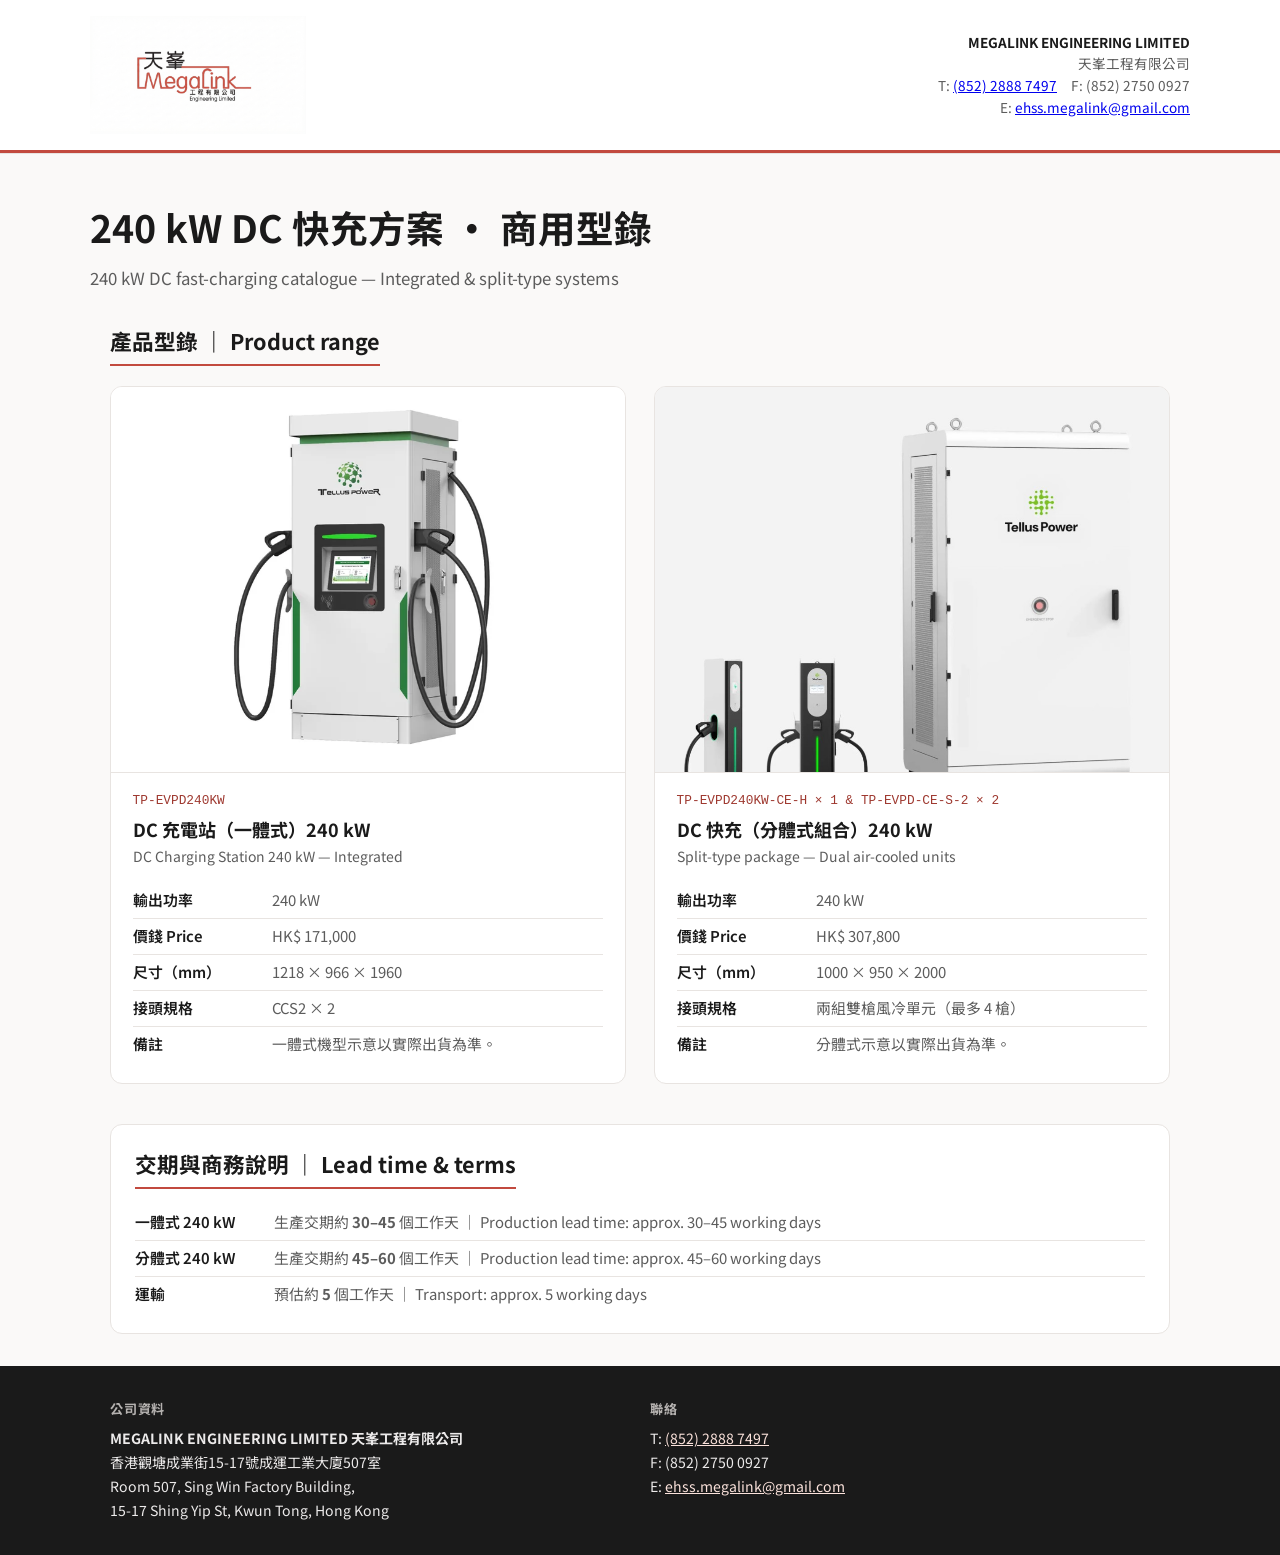
==== index.html @ 8dd4ee04 "Initial site publish" ====
<!DOCTYPE html>
<html lang="zh-Hant">
  <head>
    <meta charset="utf-8" />
    <meta name="viewport" content="width=device-width, initial-scale=1" />
    <title>天峯工程 · 240kW 直流充電方案型錄 | MEGALINK ENGINEERING LIMITED</title>
    <meta
      name="description"
      content="MEGALINK ENGINEERING LIMITED 天峯工程有限公司 — 240kW 一體式與分體式直流充電設備型錄與聯絡方式（香港觀塘）。"
    />
    <link rel="preconnect" href="https://fonts.googleapis.com" />
    <link rel="preconnect" href="https://fonts.gstatic.com" crossorigin />
    <link
      href="https://fonts.googleapis.com/css2?family=Noto+Sans+TC:wght@400;600;700&display=swap"
      rel="stylesheet"
    />
    <link rel="stylesheet" href="styles.css" />
    <link rel="icon" href="assets/logo.png" type="image/png" />
  </head>
  <body>
    <a class="skip-link" href="#main">跳至主要內容</a>
    <header class="site-header">
      <div class="wrap header-inner">
        <a class="logo-wrap" href="#" aria-label="MEGALINK ENGINEERING LIMITED 首頁">
          <img src="assets/logo.png" width="415" height="103" alt="MEGALINK ENGINEERING LIMITED 天峯工程有限公司標誌" />
        </a>
        <div class="header-contact" lang="zh-Hant">
          <strong>MEGALINK ENGINEERING LIMITED</strong><br />
          天峯工程有限公司<br />
          T: <a href="tel:+85228887497">(852) 2888 7497</a>　F: (852) 2750 0927<br />
          E:
          <a href="mailto:ehss.megalink@gmail.com">ehss.megalink@gmail.com</a>
        </div>
      </div>
    </header>

    <div class="wrap hero">
      <h1>240&nbsp;kW DC 快充方案 · 商用型錄</h1>
      <p class="hero-en" lang="en">240&nbsp;kW DC fast-charging catalogue — Integrated &amp; split-type systems</p>
    </div>

    <main id="main" class="wrap">
      <h2 class="section-title" lang="zh-Hant">產品型錄 <span lang="en">｜ Product range</span></h2>
      <div class="catalog-grid">
        <article class="product-card" aria-labelledby="p1-title">
          <figure class="product-photo">
            <img
              src="catalog/images/dc240-integrated.jpeg"
              alt="240kW 一體式直流充電站產品相"
              width="206"
              height="237"
              loading="lazy"
            />
          </figure>
          <div class="product-body">
            <p class="model" lang="en">TP-EVPD240KW</p>
            <h3 id="p1-title" lang="zh-Hant">DC 充電站（一體式）240&nbsp;kW</h3>
            <p class="product-subtitle" lang="en">DC Charging Station 240&nbsp;kW — Integrated</p>
            <ul class="detail-list">
              <li>
                <span class="detail-label" lang="zh-Hant">輸出功率</span>
                <span lang="en">240&nbsp;kW</span>
              </li>
              <li>
                <span class="detail-label" lang="zh-Hant">價錢 <span lang="en">Price</span></span>
                <span>HK$ 171,000</span>
              </li>
              <li>
                <span class="detail-label" lang="zh-Hant">尺寸（mm）</span>
                <span>1218 × 966 × 1960</span>
              </li>
              <li>
                <span class="detail-label" lang="zh-Hant">接頭規格</span>
                <span lang="en">CCS2 × 2</span>
              </li>
              <li>
                <span class="detail-label" lang="zh-Hant">備註</span>
                <span lang="zh-Hant">一體式機型示意以實際出貨為準。</span>
              </li>
            </ul>
          </div>
        </article>

        <article class="product-card" aria-labelledby="p2-title">
          <figure class="product-photo">
            <img
              src="catalog/images/dc240-split-type.png"
              alt="240kW 分體式直流充電組合產品相"
              width="206"
              height="211"
              loading="lazy"
            />
          </figure>
          <div class="product-body">
            <p class="model" lang="en">TP-EVPD240KW-CE-H × 1 &amp; TP-EVPD-CE-S-2 × 2</p>
            <h3 id="p2-title" lang="zh-Hant">DC 快充（分體式組合）240&nbsp;kW</h3>
            <p class="product-subtitle" lang="en">Split-type package — Dual air-cooled units</p>
            <ul class="detail-list">
              <li>
                <span class="detail-label" lang="zh-Hant">輸出功率</span>
                <span lang="en">240&nbsp;kW</span>
              </li>
              <li>
                <span class="detail-label" lang="zh-Hant">價錢 <span lang="en">Price</span></span>
                <span>HK$ 307,800</span>
              </li>
              <li>
                <span class="detail-label" lang="zh-Hant">尺寸（mm）</span>
                <span>1000 × 950 × 2000</span>
              </li>
              <li>
                <span class="detail-label" lang="zh-Hant">接頭規格</span>
                <span lang="zh-Hant">兩組雙槍風冷單元（最多 4 槍）</span>
              </li>
              <li>
                <span class="detail-label" lang="zh-Hant">備註</span>
                <span lang="zh-Hant">分體式示意以實際出貨為準。</span>
              </li>
            </ul>
          </div>
        </article>
      </div>

      <section class="info-section" aria-labelledby="info-title">
        <h2 id="info-title" class="section-title section-title--flush" lang="zh-Hant">
          交期與商務說明 <span lang="en">｜ Lead time &amp; terms</span>
        </h2>
        <ul class="detail-list" lang="zh-Hant">
          <li>
            <span class="detail-label">一體式 240&nbsp;kW</span>
            生產交期約 <strong>30–45</strong> 個工作天
            <span lang="en">｜ Production lead time: approx. 30–45 working days</span>
          </li>
          <li>
            <span class="detail-label">分體式 240&nbsp;kW</span>
            生產交期約 <strong>45–60</strong> 個工作天
            <span lang="en">｜ Production lead time: approx. 45–60 working days</span>
          </li>
          <li>
            <span class="detail-label">運輸</span>
            預估約 <strong>5</strong> 個工作天 <span lang="en">｜ Transport: approx. 5 working days</span>
          </li>
        </ul>
      </section>
    </main>

    <footer class="site-footer">
      <div class="wrap">
        <div class="footer-block">
          <h4 lang="zh-Hant">公司資料</h4>
          <address lang="zh-Hant">
            <strong>MEGALINK ENGINEERING LIMITED 天峯工程有限公司</strong><br />
            香港觀塘成業街15-17號成運工業大廈507室<br />
            <span lang="en"
              >Room 507, Sing Win Factory Building,<br />
              15-17 Shing Yip St, Kwun Tong, Hong Kong</span
            >
          </address>
        </div>
        <div class="footer-block">
          <h4 lang="zh-Hant">聯絡</h4>
          <address>
            T: <a href="tel:+85228887497">(852) 2888 7497</a><br />
            F: (852) 2750 0927<br />
            E:
            <a href="mailto:ehss.megalink@gmail.com">ehss.megalink@gmail.com</a>
          </address>
        </div>
      </div>
    </footer>
  </body>
</html>
---- styles.css ----
:root {
  --brand-red: #c24a3f;
  --brand-red-deep: #9e382f;
  --ink: #1a1a1a;
  --muted: #5c5c5c;
  --paper: #faf9f8;
  --border: #e8e4e1;
}

*,
*::before,
*::after {
  box-sizing: border-box;
}

html {
  scroll-behavior: smooth;
}

body {
  margin: 0;
  font-family:
    "Noto Sans TC",
    system-ui,
    -apple-system,
    "Segoe UI",
    Roboto,
    "PingFang TC",
    "Microsoft JhengHei",
    sans-serif;
  color: var(--ink);
  background: var(--paper);
  line-height: 1.6;
}

.skip-link {
  position: absolute;
  left: -9999px;
  z-index: 999;
  padding: 0.75rem 1rem;
  background: var(--brand-red);
  color: #fff;
  text-decoration: none;
}

.skip-link:focus {
  left: 0.5rem;
  top: 0.5rem;
}

.wrap {
  max-width: 1100px;
  margin: 0 auto;
  padding: 0 1.25rem;
}

.site-header {
  background: #fff;
  border-bottom: 3px solid var(--brand-red);
  box-shadow: 0 1px 0 var(--border);
}

.header-inner {
  display: flex;
  flex-wrap: wrap;
  align-items: center;
  justify-content: space-between;
  gap: 1rem;
  padding: 1rem 0;
}

.logo-wrap img {
  display: block;
  height: clamp(78px, 12vw, 118px);
  width: auto;
}

.header-contact {
  text-align: right;
  font-size: 0.85rem;
  color: var(--muted);
}

.header-contact strong {
  color: var(--ink);
}

.hero {
  padding: 2.75rem 0 2rem;
}

.hero h1 {
  margin: 0 0 0.5rem;
  font-size: clamp(1.65rem, 4vw, 2.35rem);
  font-weight: 700;
}

.hero-en {
  margin: 0;
  color: var(--muted);
  font-size: 1.05rem;
}

main {
  padding-bottom: 3rem;
}

.section-title {
  margin: 0 0 1.25rem;
  font-size: 1.35rem;
  font-weight: 700;
  padding-bottom: 0.35rem;
  border-bottom: 2px solid var(--brand-red);
  display: inline-block;
}

.section-title--flush {
  margin-bottom: 1rem;
}

.catalog-grid {
  display: grid;
  gap: 1.75rem;
}

@media (min-width: 720px) {
  .catalog-grid {
    grid-template-columns: repeat(2, minmax(0, 1fr));
  }
}

.product-card {
  background: #fff;
  border: 1px solid var(--border);
  border-radius: 12px;
  overflow: hidden;
  display: flex;
  flex-direction: column;
  transition: box-shadow 0.2s ease;
}

.product-card:focus-within,
.product-card:hover {
  box-shadow: 0 10px 30px rgb(26 26 26 / 0.08);
}

.product-photo {
  margin: 0;
  aspect-ratio: 4 / 3;
  background: #fff;
  display: flex;
  align-items: center;
  justify-content: center;
  padding: 0;
  overflow: hidden;
  border-bottom: 1px solid var(--border);
}

.product-photo img {
  width: 100%;
  height: 100%;
  object-fit: cover;
}

.product-body {
  padding: 1.15rem 1.35rem 1.35rem;
  flex: 1;
  display: flex;
  flex-direction: column;
}

.model {
  margin: 0 0 0.35rem;
  font-family: ui-monospace, "Cascadia Code", monospace;
  font-size: 0.8rem;
  color: var(--brand-red-deep);
}

.product-body h3 {
  margin: 0 0 0.35rem;
  font-size: 1.125rem;
  line-height: 1.35;
}

.product-subtitle {
  margin: 0 0 1rem;
  font-size: 0.875rem;
  color: var(--muted);
  line-height: 1.4;
}

.detail-list {
  margin: 0;
  padding: 0;
  list-style: none;
  font-size: 0.93rem;
  color: var(--muted);
}

.detail-list li {
  padding: 0.35rem 0;
  border-top: 1px solid var(--border);
}

.detail-list li:first-child {
  border-top: none;
}

.detail-label {
  font-weight: 600;
  color: var(--ink);
  display: inline-block;
  min-width: 8.5rem;
}

.info-section {
  margin-top: 2.5rem;
  background: #fff;
  border: 1px solid var(--border);
  border-radius: 12px;
  padding: 1.35rem 1.5rem;
}

.info-section .detail-list {
  margin: 0;
}

.site-footer {
  background: var(--ink);
  color: #e8e4e1;
  padding: 2rem 0;
  margin-top: 2rem;
  font-size: 0.88rem;
}

.site-footer .wrap {
  display: grid;
  gap: 1.25rem;
}

@media (min-width: 720px) {
  .site-footer .wrap {
    grid-template-columns: 1fr 1fr;
  }
}

.footer-block h4 {
  margin: 0 0 0.5rem;
  font-size: 0.82rem;
  text-transform: uppercase;
  letter-spacing: 0.06em;
  color: rgb(232 228 225 / 0.75);
}

.footer-block address {
  font-style: normal;
  margin: 0;
  color: rgb(248 246 245 / 0.95);
  line-height: 1.7;
}

.footer-block a {
  color: rgb(251 226 219);
}

.footer-meta {
  font-size: 0.78rem;
  color: rgb(232 228 225 / 0.55);
  margin: 0;
}
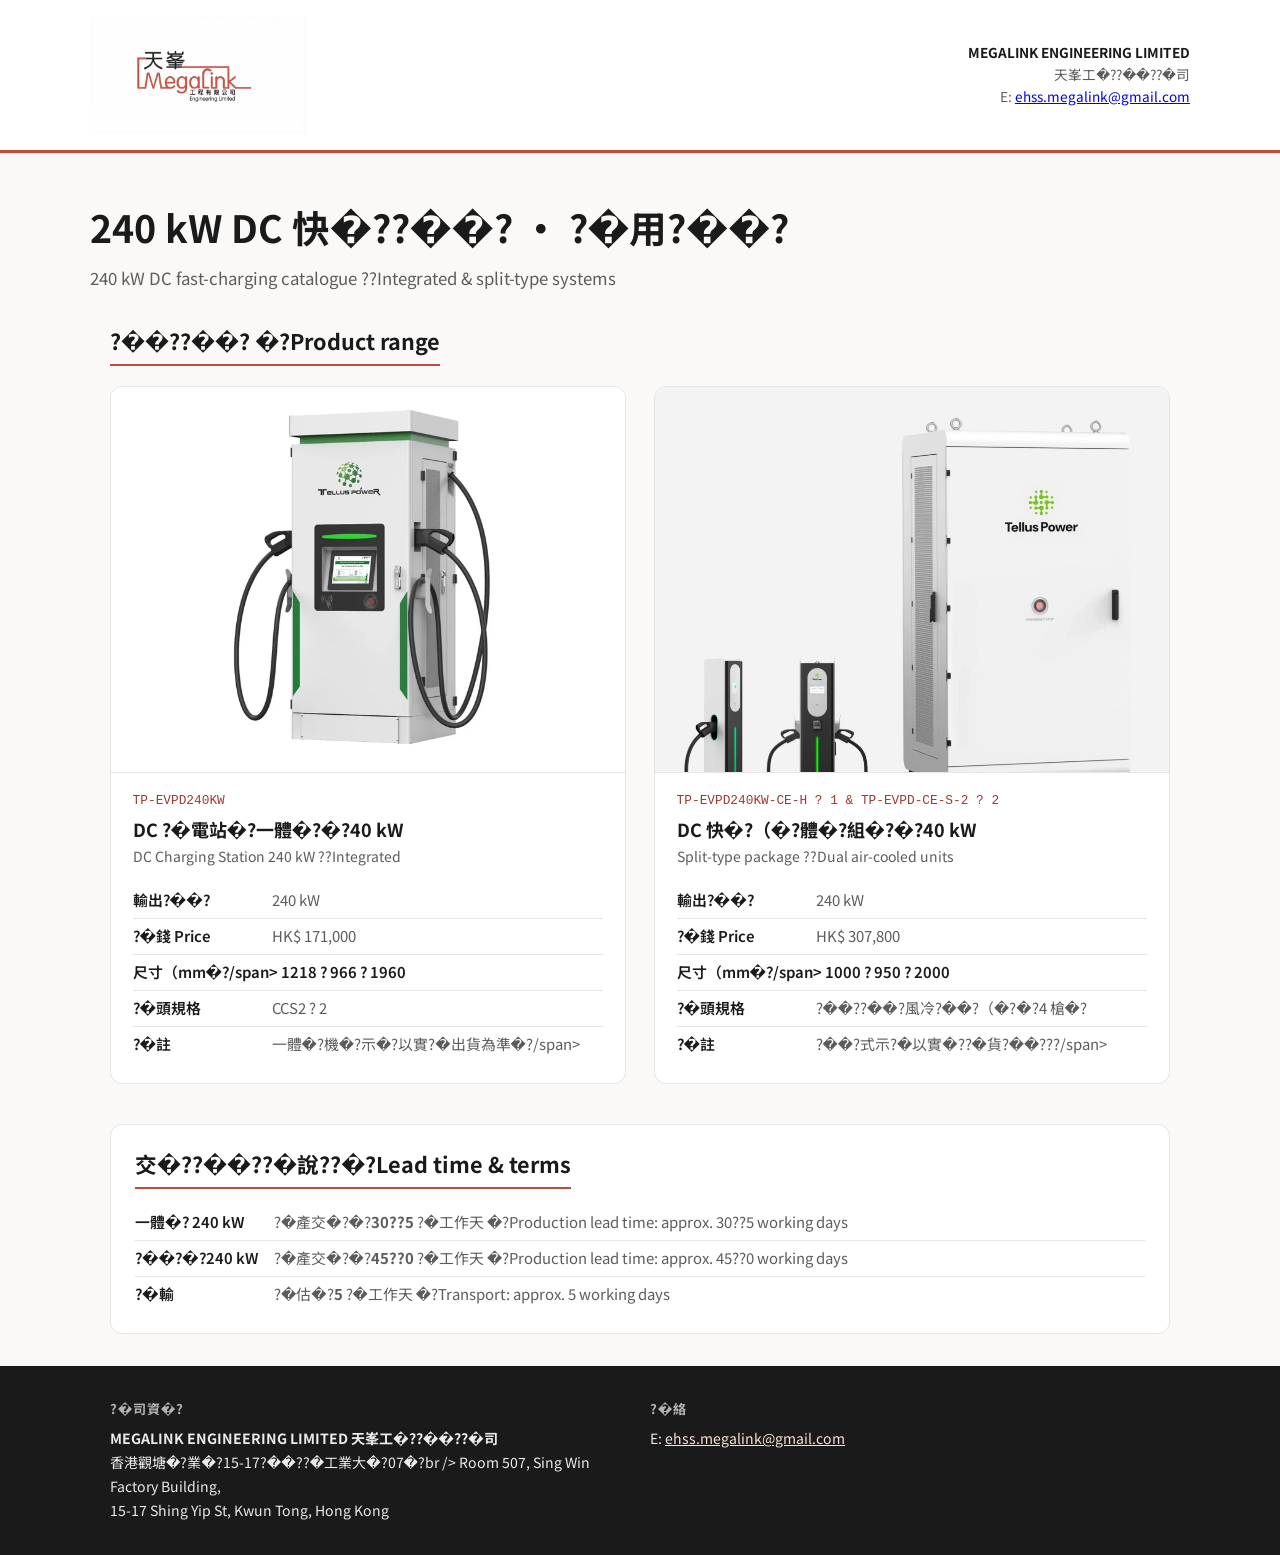
==== commit 3b871b3e: "Remove phone and fax from website" ====
--- a/index.html
+++ b/index.html
@@ -3,10 +3,10 @@
   <head>
     <meta charset="utf-8" />
     <meta name="viewport" content="width=device-width, initial-scale=1" />
-    <title>天峯工程 · 240kW 直流充電方案型錄 | MEGALINK ENGINEERING LIMITED</title>
+    <title>天峯工�? · 240kW ?��??�電?��??��? | MEGALINK ENGINEERING LIMITED</title>
     <meta
       name="description"
-      content="MEGALINK ENGINEERING LIMITED 天峯工程有限公司 — 240kW 一體式與分體式直流充電設備型錄與聯絡方式（香港觀塘）。"
+      content="MEGALINK ENGINEERING LIMITED 天峯工�??��??�司 ??240kW 一體�??��?體�??��??�電設�??��??�聯絡方式�?香港觀塘�???
     />
     <link rel="preconnect" href="https://fonts.googleapis.com" />
     <link rel="preconnect" href="https://fonts.gstatic.com" crossorigin />
@@ -18,16 +18,15 @@
     <link rel="icon" href="assets/logo.png" type="image/png" />
   </head>
   <body>
-    <a class="skip-link" href="#main">跳至主要內容</a>
+    <a class="skip-link" href="#main">跳至主�??�容</a>
     <header class="site-header">
       <div class="wrap header-inner">
-        <a class="logo-wrap" href="#" aria-label="MEGALINK ENGINEERING LIMITED 首頁">
-          <img src="assets/logo.png" width="415" height="103" alt="MEGALINK ENGINEERING LIMITED 天峯工程有限公司標誌" />
+        <a class="logo-wrap" href="#" aria-label="MEGALINK ENGINEERING LIMITED 首�?">
+          <img src="assets/logo.png" width="415" height="103" alt="MEGALINK ENGINEERING LIMITED 天峯工�??��??�司標�?" />
         </a>
         <div class="header-contact" lang="zh-Hant">
           <strong>MEGALINK ENGINEERING LIMITED</strong><br />
-          天峯工程有限公司<br />
-          T: <a href="tel:+85228887497">(852) 2888 7497</a>　F: (852) 2750 0927<br />
+          天峯工�??��??�司<br />
           E:
           <a href="mailto:ehss.megalink@gmail.com">ehss.megalink@gmail.com</a>
         </div>
@@ -35,18 +34,18 @@
     </header>
 
     <div class="wrap hero">
-      <h1>240&nbsp;kW DC 快充方案 · 商用型錄</h1>
-      <p class="hero-en" lang="en">240&nbsp;kW DC fast-charging catalogue — Integrated &amp; split-type systems</p>
+      <h1>240&nbsp;kW DC 快�??��? · ?�用?��?</h1>
+      <p class="hero-en" lang="en">240&nbsp;kW DC fast-charging catalogue ??Integrated &amp; split-type systems</p>
     </div>
 
     <main id="main" class="wrap">
-      <h2 class="section-title" lang="zh-Hant">產品型錄 <span lang="en">｜ Product range</span></h2>
+      <h2 class="section-title" lang="zh-Hant">?��??��? <span lang="en">�?Product range</span></h2>
       <div class="catalog-grid">
         <article class="product-card" aria-labelledby="p1-title">
           <figure class="product-photo">
             <img
               src="catalog/images/dc240-integrated.jpeg"
-              alt="240kW 一體式直流充電站產品相"
+              alt="240kW 一體�??��??�電站產?�相"
               width="206"
               height="237"
               loading="lazy"
@@ -54,28 +53,28 @@
           </figure>
           <div class="product-body">
             <p class="model" lang="en">TP-EVPD240KW</p>
-            <h3 id="p1-title" lang="zh-Hant">DC 充電站（一體式）240&nbsp;kW</h3>
-            <p class="product-subtitle" lang="en">DC Charging Station 240&nbsp;kW — Integrated</p>
+            <h3 id="p1-title" lang="zh-Hant">DC ?�電站�?一體�?�?40&nbsp;kW</h3>
+            <p class="product-subtitle" lang="en">DC Charging Station 240&nbsp;kW ??Integrated</p>
             <ul class="detail-list">
               <li>
-                <span class="detail-label" lang="zh-Hant">輸出功率</span>
+                <span class="detail-label" lang="zh-Hant">輸出?��?</span>
                 <span lang="en">240&nbsp;kW</span>
               </li>
               <li>
-                <span class="detail-label" lang="zh-Hant">價錢 <span lang="en">Price</span></span>
+                <span class="detail-label" lang="zh-Hant">?�錢 <span lang="en">Price</span></span>
                 <span>HK$ 171,000</span>
               </li>
               <li>
-                <span class="detail-label" lang="zh-Hant">尺寸（mm）</span>
-                <span>1218 × 966 × 1960</span>
+                <span class="detail-label" lang="zh-Hant">尺寸（mm�?/span>
+                <span>1218 ? 966 ? 1960</span>
               </li>
               <li>
-                <span class="detail-label" lang="zh-Hant">接頭規格</span>
-                <span lang="en">CCS2 × 2</span>
+                <span class="detail-label" lang="zh-Hant">?�頭規格</span>
+                <span lang="en">CCS2 ? 2</span>
               </li>
               <li>
-                <span class="detail-label" lang="zh-Hant">備註</span>
-                <span lang="zh-Hant">一體式機型示意以實際出貨為準。</span>
+                <span class="detail-label" lang="zh-Hant">?�註</span>
+                <span lang="zh-Hant">一體�?機�?示�?以實?�出貨為準�?/span>
               </li>
             </ul>
           </div>
@@ -85,36 +84,36 @@
           <figure class="product-photo">
             <img
               src="catalog/images/dc240-split-type.png"
-              alt="240kW 分體式直流充電組合產品相"
+              alt="240kW ?��?式直流�??��??�產?�相"
               width="206"
               height="211"
               loading="lazy"
             />
           </figure>
           <div class="product-body">
-            <p class="model" lang="en">TP-EVPD240KW-CE-H × 1 &amp; TP-EVPD-CE-S-2 × 2</p>
-            <h3 id="p2-title" lang="zh-Hant">DC 快充（分體式組合）240&nbsp;kW</h3>
-            <p class="product-subtitle" lang="en">Split-type package — Dual air-cooled units</p>
+            <p class="model" lang="en">TP-EVPD240KW-CE-H ? 1 &amp; TP-EVPD-CE-S-2 ? 2</p>
+            <h3 id="p2-title" lang="zh-Hant">DC 快�?（�?體�?組�?�?40&nbsp;kW</h3>
+            <p class="product-subtitle" lang="en">Split-type package ??Dual air-cooled units</p>
             <ul class="detail-list">
               <li>
-                <span class="detail-label" lang="zh-Hant">輸出功率</span>
+                <span class="detail-label" lang="zh-Hant">輸出?��?</span>
                 <span lang="en">240&nbsp;kW</span>
               </li>
               <li>
-                <span class="detail-label" lang="zh-Hant">價錢 <span lang="en">Price</span></span>
+                <span class="detail-label" lang="zh-Hant">?�錢 <span lang="en">Price</span></span>
                 <span>HK$ 307,800</span>
               </li>
               <li>
-                <span class="detail-label" lang="zh-Hant">尺寸（mm）</span>
-                <span>1000 × 950 × 2000</span>
+                <span class="detail-label" lang="zh-Hant">尺寸（mm�?/span>
+                <span>1000 ? 950 ? 2000</span>
               </li>
               <li>
-                <span class="detail-label" lang="zh-Hant">接頭規格</span>
-                <span lang="zh-Hant">兩組雙槍風冷單元（最多 4 槍）</span>
+                <span class="detail-label" lang="zh-Hant">?�頭規格</span>
+                <span lang="zh-Hant">?��??��?風冷?��?（�?�?4 槍�?</span>
               </li>
               <li>
-                <span class="detail-label" lang="zh-Hant">備註</span>
-                <span lang="zh-Hant">分體式示意以實際出貨為準。</span>
+                <span class="detail-label" lang="zh-Hant">?�註</span>
+                <span lang="zh-Hant">?��?式示?�以實�??�貨?��???/span>
               </li>
             </ul>
           </div>
@@ -123,22 +122,22 @@
 
       <section class="info-section" aria-labelledby="info-title">
         <h2 id="info-title" class="section-title section-title--flush" lang="zh-Hant">
-          交期與商務說明 <span lang="en">｜ Lead time &amp; terms</span>
+          交�??��??�說??<span lang="en">�?Lead time &amp; terms</span>
         </h2>
         <ul class="detail-list" lang="zh-Hant">
           <li>
-            <span class="detail-label">一體式 240&nbsp;kW</span>
-            生產交期約 <strong>30–45</strong> 個工作天
-            <span lang="en">｜ Production lead time: approx. 30–45 working days</span>
+            <span class="detail-label">一體�? 240&nbsp;kW</span>
+            ?�產交�?�?<strong>30??5</strong> ?�工作天
+            <span lang="en">�?Production lead time: approx. 30??5 working days</span>
           </li>
           <li>
-            <span class="detail-label">分體式 240&nbsp;kW</span>
-            生產交期約 <strong>45–60</strong> 個工作天
-            <span lang="en">｜ Production lead time: approx. 45–60 working days</span>
+            <span class="detail-label">?��?�?240&nbsp;kW</span>
+            ?�產交�?�?<strong>45??0</strong> ?�工作天
+            <span lang="en">�?Production lead time: approx. 45??0 working days</span>
           </li>
           <li>
-            <span class="detail-label">運輸</span>
-            預估約 <strong>5</strong> 個工作天 <span lang="en">｜ Transport: approx. 5 working days</span>
+            <span class="detail-label">?�輸</span>
+            ?�估�?<strong>5</strong> ?�工作天 <span lang="en">�?Transport: approx. 5 working days</span>
           </li>
         </ul>
       </section>
@@ -147,10 +146,10 @@
     <footer class="site-footer">
       <div class="wrap">
         <div class="footer-block">
-          <h4 lang="zh-Hant">公司資料</h4>
+          <h4 lang="zh-Hant">?�司資�?</h4>
           <address lang="zh-Hant">
-            <strong>MEGALINK ENGINEERING LIMITED 天峯工程有限公司</strong><br />
-            香港觀塘成業街15-17號成運工業大廈507室<br />
+            <strong>MEGALINK ENGINEERING LIMITED 天峯工�??��??�司</strong><br />
+            香港觀塘�?業�?15-17?��??�工業大�?07�?br />
             <span lang="en"
               >Room 507, Sing Win Factory Building,<br />
               15-17 Shing Yip St, Kwun Tong, Hong Kong</span
@@ -158,10 +157,8 @@
           </address>
         </div>
         <div class="footer-block">
-          <h4 lang="zh-Hant">聯絡</h4>
+          <h4 lang="zh-Hant">?�絡</h4>
           <address>
-            T: <a href="tel:+85228887497">(852) 2888 7497</a><br />
-            F: (852) 2750 0927<br />
             E:
             <a href="mailto:ehss.megalink@gmail.com">ehss.megalink@gmail.com</a>
           </address>
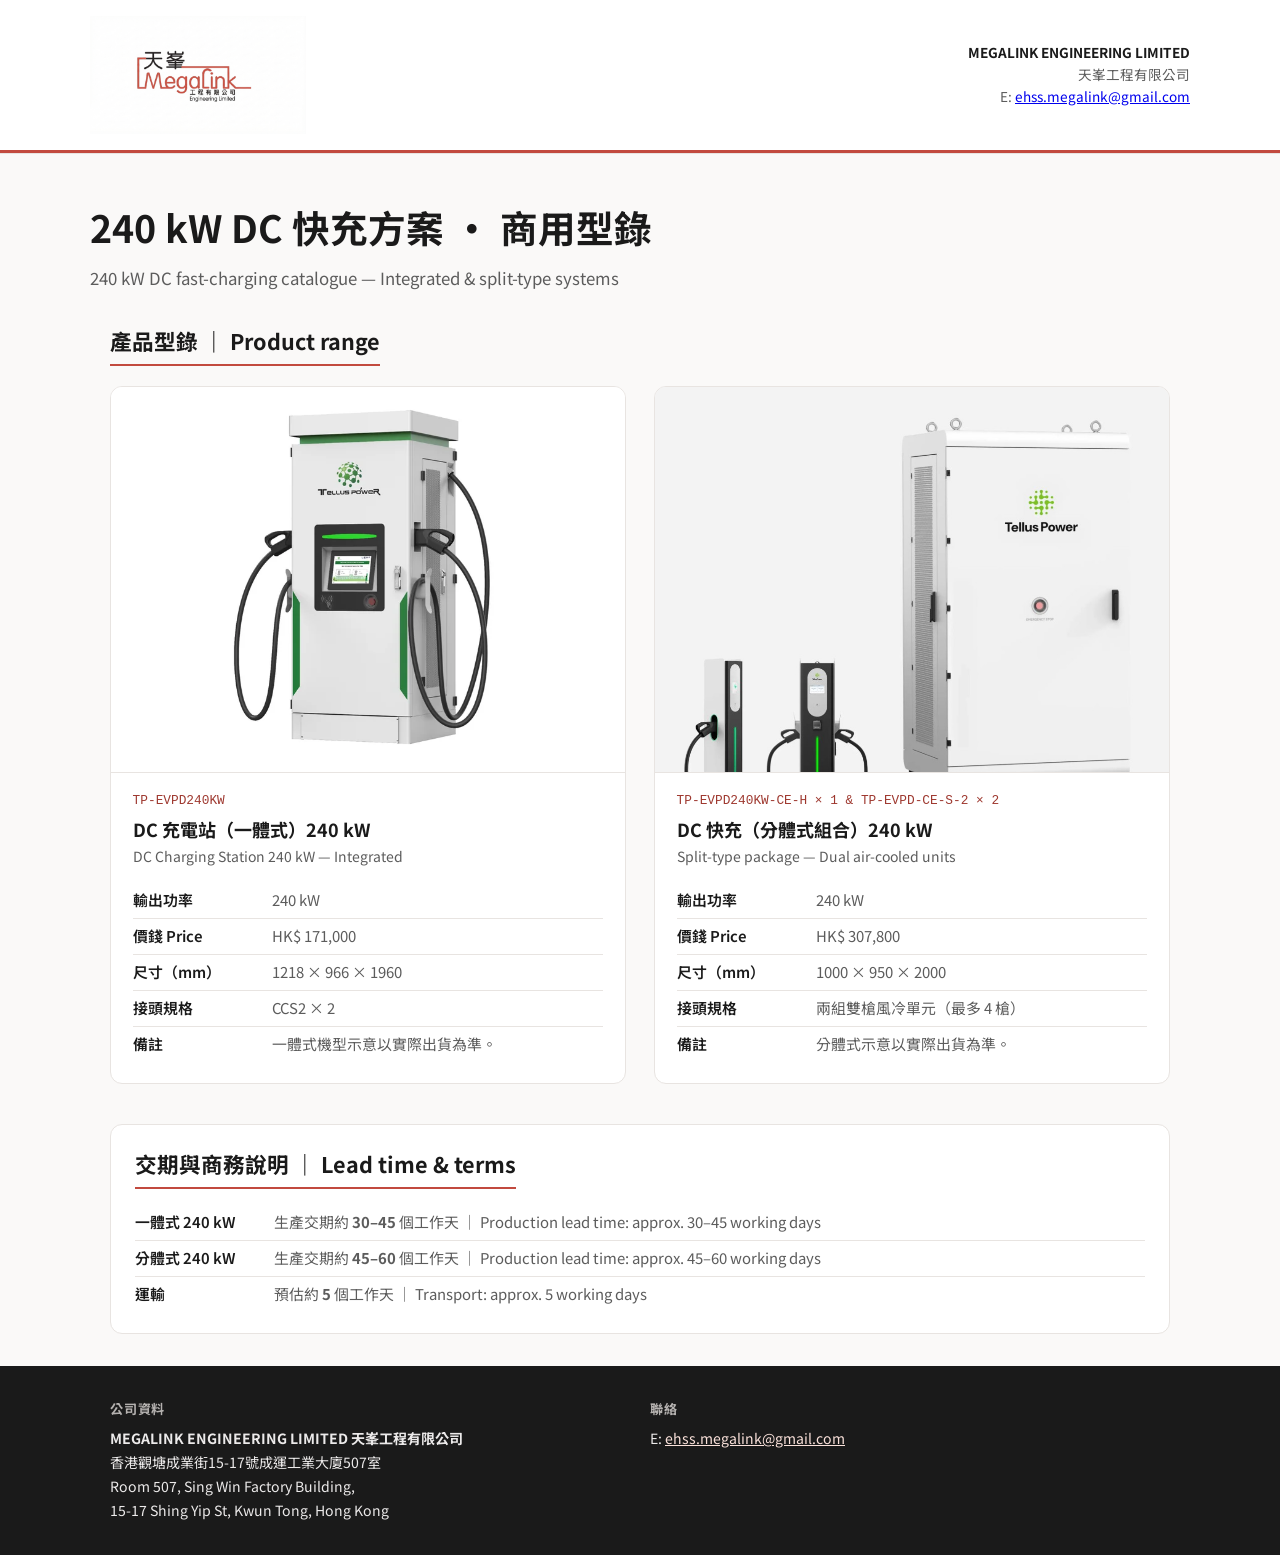
==== commit 58378375: "Remove phone and fax from website" ====
--- a/index.html
+++ b/index.html
@@ -3,10 +3,10 @@
   <head>
     <meta charset="utf-8" />
     <meta name="viewport" content="width=device-width, initial-scale=1" />
-    <title>天峯工�? · 240kW ?��??�電?��??��? | MEGALINK ENGINEERING LIMITED</title>
+    <title>天峯工程 · 240kW 直流充電方案型錄 | MEGALINK ENGINEERING LIMITED</title>
     <meta
       name="description"
-      content="MEGALINK ENGINEERING LIMITED 天峯工�??��??�司 ??240kW 一體�??��?體�??��??�電設�??��??�聯絡方式�?香港觀塘�???
+      content="MEGALINK ENGINEERING LIMITED 天峯工程有限公司 — 240kW 一體式與分體式直流充電設備型錄與聯絡方式（香港觀塘）。"
     />
     <link rel="preconnect" href="https://fonts.googleapis.com" />
     <link rel="preconnect" href="https://fonts.gstatic.com" crossorigin />
@@ -18,15 +18,15 @@
     <link rel="icon" href="assets/logo.png" type="image/png" />
   </head>
   <body>
-    <a class="skip-link" href="#main">跳至主�??�容</a>
+    <a class="skip-link" href="#main">跳至主要內容</a>
     <header class="site-header">
       <div class="wrap header-inner">
-        <a class="logo-wrap" href="#" aria-label="MEGALINK ENGINEERING LIMITED 首�?">
-          <img src="assets/logo.png" width="415" height="103" alt="MEGALINK ENGINEERING LIMITED 天峯工�??��??�司標�?" />
+        <a class="logo-wrap" href="#" aria-label="MEGALINK ENGINEERING LIMITED 首頁">
+          <img src="assets/logo.png" width="415" height="103" alt="MEGALINK ENGINEERING LIMITED 天峯工程有限公司標誌" />
         </a>
         <div class="header-contact" lang="zh-Hant">
           <strong>MEGALINK ENGINEERING LIMITED</strong><br />
-          天峯工�??��??�司<br />
+          天峯工程有限公司<br />
           E:
           <a href="mailto:ehss.megalink@gmail.com">ehss.megalink@gmail.com</a>
         </div>
@@ -34,18 +34,18 @@
     </header>
 
     <div class="wrap hero">
-      <h1>240&nbsp;kW DC 快�??��? · ?�用?��?</h1>
-      <p class="hero-en" lang="en">240&nbsp;kW DC fast-charging catalogue ??Integrated &amp; split-type systems</p>
+      <h1>240&nbsp;kW DC 快充方案 · 商用型錄</h1>
+      <p class="hero-en" lang="en">240&nbsp;kW DC fast-charging catalogue — Integrated &amp; split-type systems</p>
     </div>
 
     <main id="main" class="wrap">
-      <h2 class="section-title" lang="zh-Hant">?��??��? <span lang="en">�?Product range</span></h2>
+      <h2 class="section-title" lang="zh-Hant">產品型錄 <span lang="en">｜ Product range</span></h2>
       <div class="catalog-grid">
         <article class="product-card" aria-labelledby="p1-title">
           <figure class="product-photo">
             <img
               src="catalog/images/dc240-integrated.jpeg"
-              alt="240kW 一體�??��??�電站產?�相"
+              alt="240kW 一體式直流充電站產品相"
               width="206"
               height="237"
               loading="lazy"
@@ -53,28 +53,28 @@
           </figure>
           <div class="product-body">
             <p class="model" lang="en">TP-EVPD240KW</p>
-            <h3 id="p1-title" lang="zh-Hant">DC ?�電站�?一體�?�?40&nbsp;kW</h3>
-            <p class="product-subtitle" lang="en">DC Charging Station 240&nbsp;kW ??Integrated</p>
+            <h3 id="p1-title" lang="zh-Hant">DC 充電站（一體式）240&nbsp;kW</h3>
+            <p class="product-subtitle" lang="en">DC Charging Station 240&nbsp;kW — Integrated</p>
             <ul class="detail-list">
               <li>
-                <span class="detail-label" lang="zh-Hant">輸出?��?</span>
+                <span class="detail-label" lang="zh-Hant">輸出功率</span>
                 <span lang="en">240&nbsp;kW</span>
               </li>
               <li>
-                <span class="detail-label" lang="zh-Hant">?�錢 <span lang="en">Price</span></span>
+                <span class="detail-label" lang="zh-Hant">價錢 <span lang="en">Price</span></span>
                 <span>HK$ 171,000</span>
               </li>
               <li>
-                <span class="detail-label" lang="zh-Hant">尺寸（mm�?/span>
-                <span>1218 ? 966 ? 1960</span>
+                <span class="detail-label" lang="zh-Hant">尺寸（mm）</span>
+                <span>1218 × 966 × 1960</span>
               </li>
               <li>
-                <span class="detail-label" lang="zh-Hant">?�頭規格</span>
-                <span lang="en">CCS2 ? 2</span>
+                <span class="detail-label" lang="zh-Hant">接頭規格</span>
+                <span lang="en">CCS2 × 2</span>
               </li>
               <li>
-                <span class="detail-label" lang="zh-Hant">?�註</span>
-                <span lang="zh-Hant">一體�?機�?示�?以實?�出貨為準�?/span>
+                <span class="detail-label" lang="zh-Hant">備註</span>
+                <span lang="zh-Hant">一體式機型示意以實際出貨為準。</span>
               </li>
             </ul>
           </div>
@@ -84,36 +84,36 @@
           <figure class="product-photo">
             <img
               src="catalog/images/dc240-split-type.png"
-              alt="240kW ?��?式直流�??��??�產?�相"
+              alt="240kW 分體式直流充電組合產品相"
               width="206"
               height="211"
               loading="lazy"
             />
           </figure>
           <div class="product-body">
-            <p class="model" lang="en">TP-EVPD240KW-CE-H ? 1 &amp; TP-EVPD-CE-S-2 ? 2</p>
-            <h3 id="p2-title" lang="zh-Hant">DC 快�?（�?體�?組�?�?40&nbsp;kW</h3>
-            <p class="product-subtitle" lang="en">Split-type package ??Dual air-cooled units</p>
+            <p class="model" lang="en">TP-EVPD240KW-CE-H × 1 &amp; TP-EVPD-CE-S-2 × 2</p>
+            <h3 id="p2-title" lang="zh-Hant">DC 快充（分體式組合）240&nbsp;kW</h3>
+            <p class="product-subtitle" lang="en">Split-type package — Dual air-cooled units</p>
             <ul class="detail-list">
               <li>
-                <span class="detail-label" lang="zh-Hant">輸出?��?</span>
+                <span class="detail-label" lang="zh-Hant">輸出功率</span>
                 <span lang="en">240&nbsp;kW</span>
               </li>
               <li>
-                <span class="detail-label" lang="zh-Hant">?�錢 <span lang="en">Price</span></span>
+                <span class="detail-label" lang="zh-Hant">價錢 <span lang="en">Price</span></span>
                 <span>HK$ 307,800</span>
               </li>
               <li>
-                <span class="detail-label" lang="zh-Hant">尺寸（mm�?/span>
-                <span>1000 ? 950 ? 2000</span>
+                <span class="detail-label" lang="zh-Hant">尺寸（mm）</span>
+                <span>1000 × 950 × 2000</span>
               </li>
               <li>
-                <span class="detail-label" lang="zh-Hant">?�頭規格</span>
-                <span lang="zh-Hant">?��??��?風冷?��?（�?�?4 槍�?</span>
+                <span class="detail-label" lang="zh-Hant">接頭規格</span>
+                <span lang="zh-Hant">兩組雙槍風冷單元（最多 4 槍）</span>
               </li>
               <li>
-                <span class="detail-label" lang="zh-Hant">?�註</span>
-                <span lang="zh-Hant">?��?式示?�以實�??�貨?��???/span>
+                <span class="detail-label" lang="zh-Hant">備註</span>
+                <span lang="zh-Hant">分體式示意以實際出貨為準。</span>
               </li>
             </ul>
           </div>
@@ -122,22 +122,22 @@
 
       <section class="info-section" aria-labelledby="info-title">
         <h2 id="info-title" class="section-title section-title--flush" lang="zh-Hant">
-          交�??��??�說??<span lang="en">�?Lead time &amp; terms</span>
+          交期與商務說明 <span lang="en">｜ Lead time &amp; terms</span>
         </h2>
         <ul class="detail-list" lang="zh-Hant">
           <li>
-            <span class="detail-label">一體�? 240&nbsp;kW</span>
-            ?�產交�?�?<strong>30??5</strong> ?�工作天
-            <span lang="en">�?Production lead time: approx. 30??5 working days</span>
+            <span class="detail-label">一體式 240&nbsp;kW</span>
+            生產交期約 <strong>30–45</strong> 個工作天
+            <span lang="en">｜ Production lead time: approx. 30–45 working days</span>
           </li>
           <li>
-            <span class="detail-label">?��?�?240&nbsp;kW</span>
-            ?�產交�?�?<strong>45??0</strong> ?�工作天
-            <span lang="en">�?Production lead time: approx. 45??0 working days</span>
+            <span class="detail-label">分體式 240&nbsp;kW</span>
+            生產交期約 <strong>45–60</strong> 個工作天
+            <span lang="en">｜ Production lead time: approx. 45–60 working days</span>
           </li>
           <li>
-            <span class="detail-label">?�輸</span>
-            ?�估�?<strong>5</strong> ?�工作天 <span lang="en">�?Transport: approx. 5 working days</span>
+            <span class="detail-label">運輸</span>
+            預估約 <strong>5</strong> 個工作天 <span lang="en">｜ Transport: approx. 5 working days</span>
           </li>
         </ul>
       </section>
@@ -146,10 +146,10 @@
     <footer class="site-footer">
       <div class="wrap">
         <div class="footer-block">
-          <h4 lang="zh-Hant">?�司資�?</h4>
+          <h4 lang="zh-Hant">公司資料</h4>
           <address lang="zh-Hant">
-            <strong>MEGALINK ENGINEERING LIMITED 天峯工�??��??�司</strong><br />
-            香港觀塘�?業�?15-17?��??�工業大�?07�?br />
+            <strong>MEGALINK ENGINEERING LIMITED 天峯工程有限公司</strong><br />
+            香港觀塘成業街15-17號成運工業大廈507室<br />
             <span lang="en"
               >Room 507, Sing Win Factory Building,<br />
               15-17 Shing Yip St, Kwun Tong, Hong Kong</span
@@ -157,7 +157,7 @@
           </address>
         </div>
         <div class="footer-block">
-          <h4 lang="zh-Hant">?�絡</h4>
+          <h4 lang="zh-Hant">聯絡</h4>
           <address>
             E:
             <a href="mailto:ehss.megalink@gmail.com">ehss.megalink@gmail.com</a>
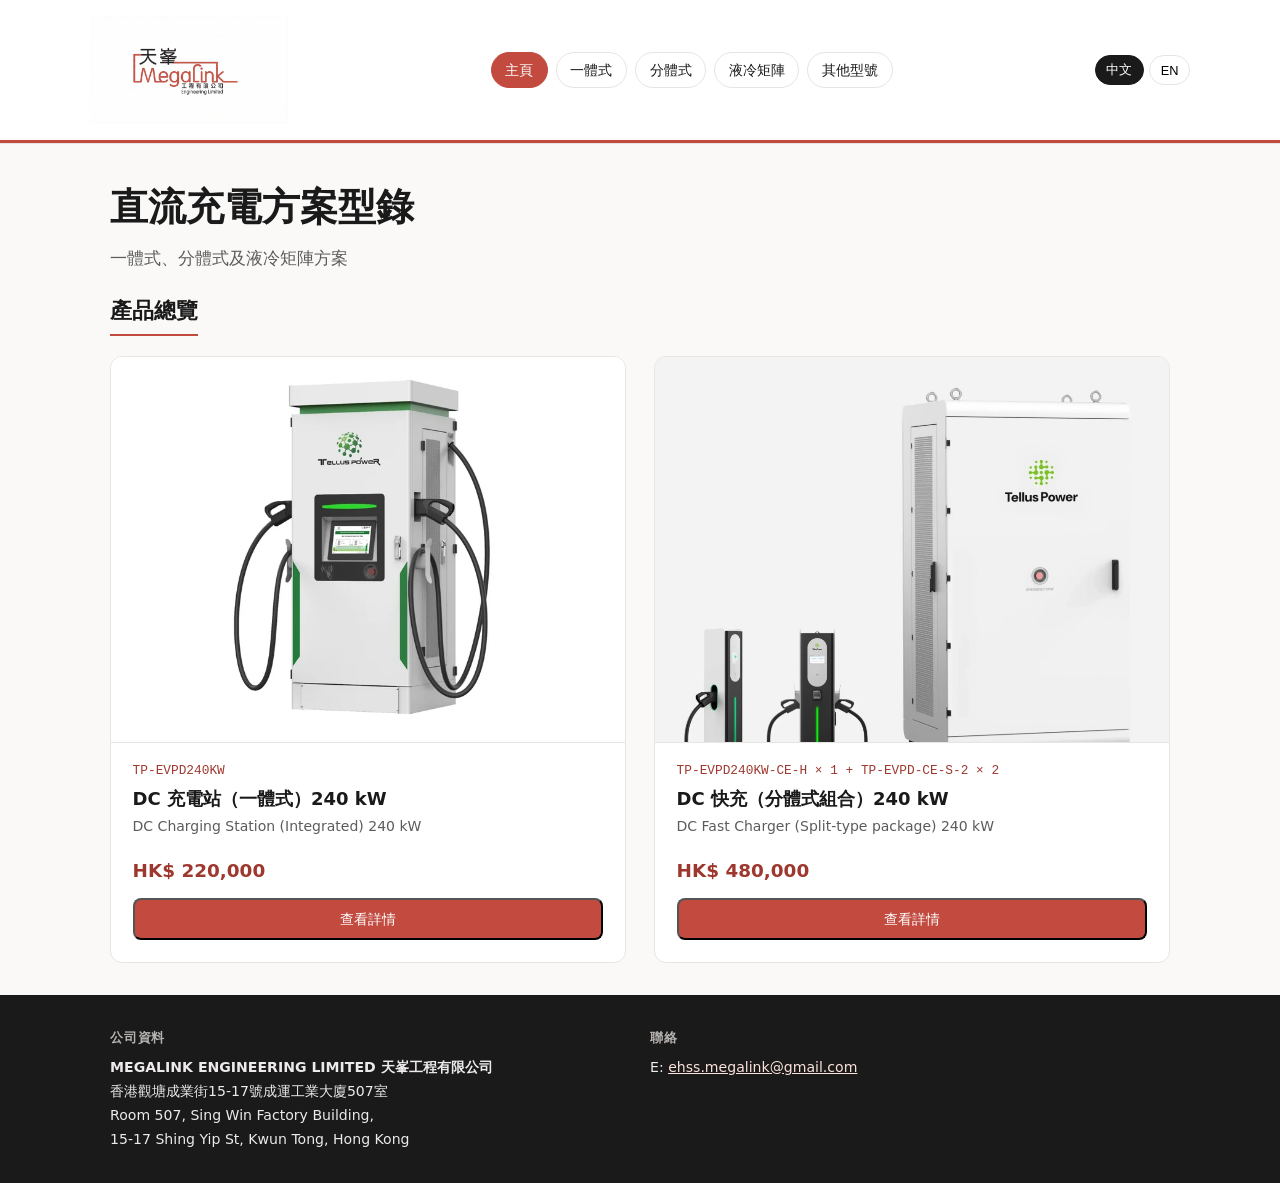
==== commit 87345b1c: "Update homepage title text" ====
--- a/index.html
+++ b/index.html
@@ -1,169 +1,343 @@
 <!DOCTYPE html>
-<html lang="zh-Hant">
+<html lang="zh-Hant" data-lang="zh">
   <head>
     <meta charset="utf-8" />
     <meta name="viewport" content="width=device-width, initial-scale=1" />
-    <title>天峯工程 · 240kW 直流充電方案型錄 | MEGALINK ENGINEERING LIMITED</title>
-    <meta
-      name="description"
-      content="MEGALINK ENGINEERING LIMITED 天峯工程有限公司 — 240kW 一體式與分體式直流充電設備型錄與聯絡方式（香港觀塘）。"
-    />
-    <link rel="preconnect" href="https://fonts.googleapis.com" />
-    <link rel="preconnect" href="https://fonts.gstatic.com" crossorigin />
-    <link
-      href="https://fonts.googleapis.com/css2?family=Noto+Sans+TC:wght@400;600;700&display=swap"
-      rel="stylesheet"
-    />
+    <title>直流充電方案型錄 | MEGALINK ENGINEERING LIMITED</title>
+    <meta name="description" content="240kW DC charging solutions with integrated, split-type and liquid matrix models." />
     <link rel="stylesheet" href="styles.css" />
     <link rel="icon" href="assets/logo.png" type="image/png" />
   </head>
   <body>
-    <a class="skip-link" href="#main">跳至主要內容</a>
     <header class="site-header">
       <div class="wrap header-inner">
-        <a class="logo-wrap" href="#" aria-label="MEGALINK ENGINEERING LIMITED 首頁">
-          <img src="assets/logo.png" width="415" height="103" alt="MEGALINK ENGINEERING LIMITED 天峯工程有限公司標誌" />
+        <a class="logo-wrap" href="index.html" aria-label="MEGALINK ENGINEERING LIMITED 首頁">
+          <img src="assets/logo.png" alt="MEGALINK ENGINEERING LIMITED 天峯工程有限公司標誌" />
         </a>
-        <div class="header-contact" lang="zh-Hant">
-          <strong>MEGALINK ENGINEERING LIMITED</strong><br />
-          天峯工程有限公司<br />
-          E:
-          <a href="mailto:ehss.megalink@gmail.com">ehss.megalink@gmail.com</a>
+        <nav class="top-nav" aria-label="主選單">
+          <button class="nav-link active" type="button" data-tab-target="tab-home"><span class="lang-zh">主頁</span><span class="lang-en">Home</span></button>
+          <button class="nav-link" type="button" data-tab-target="tab-integrated"><span class="lang-zh">一體式</span><span class="lang-en">Integrated</span></button>
+          <button class="nav-link" type="button" data-tab-target="tab-split"><span class="lang-zh">分體式</span><span class="lang-en">Split Type</span></button>
+          <button class="nav-link" type="button" data-tab-target="tab-liquid-matrix"><span class="lang-zh">液冷矩陣</span><span class="lang-en">Liquid Matrix</span></button>
+          <button class="nav-link" type="button" data-tab-target="tab-other"><span class="lang-zh">其他型號</span><span class="lang-en">Other models</span></button>
+        </nav>
+        <div class="lang-switch" aria-label="Language switch">
+          <button class="lang-btn active" type="button" data-lang-choice="zh">中文</button>
+          <button class="lang-btn" type="button" data-lang-choice="en">EN</button>
         </div>
       </div>
     </header>
 
-    <div class="wrap hero">
-      <h1>240&nbsp;kW DC 快充方案 · 商用型錄</h1>
-      <p class="hero-en" lang="en">240&nbsp;kW DC fast-charging catalogue — Integrated &amp; split-type systems</p>
-    </div>
-
-    <main id="main" class="wrap">
-      <h2 class="section-title" lang="zh-Hant">產品型錄 <span lang="en">｜ Product range</span></h2>
-      <div class="catalog-grid">
-        <article class="product-card" aria-labelledby="p1-title">
-          <figure class="product-photo">
-            <img
-              src="catalog/images/dc240-integrated.jpeg"
-              alt="240kW 一體式直流充電站產品相"
-              width="206"
-              height="237"
-              loading="lazy"
-            />
+    <main class="wrap tab-shell">
+      <section class="tab-panel active" id="tab-home">
+        <div class="hero hero-home">
+        <h1>
+          <span class="lang-zh">直流充電方案型錄</span>
+          <span class="lang-en">DC Charging Solutions Catalogue</span>
+        </h1>
+        <p class="hero-en">
+          <span class="lang-zh">一體式、分體式及液冷矩陣方案</span>
+          <span class="lang-en">Integrated, split-type and liquid matrix systems</span>
+        </p>
+        </div>
+        <h2 class="section-title">
+          <span class="lang-zh">產品總覽</span>
+          <span class="lang-en">Product overview</span>
+        </h2>
+        <div class="catalog-grid">
+          <article class="product-card">
+            <figure class="product-photo">
+              <img src="catalog/images/dc240-integrated.jpeg" alt="DC 充電站（一體式）TP-EVPD240KW 240kW" />
+            </figure>
+            <div class="product-body">
+              <p class="model">TP-EVPD240KW</p>
+              <h3>DC 充電站（一體式）240 kW</h3>
+              <p class="product-subtitle">DC Charging Station (Integrated) 240 kW</p>
+              <p class="price-tag">HK$ 220,000</p>
+              <button class="btn" type="button" data-tab-target="tab-integrated"><span class="lang-zh">查看詳情</span><span class="lang-en">View details</span></button>
+            </div>
+          </article>
+
+          <article class="product-card">
+            <figure class="product-photo">
+              <img src="catalog/images/dc240-split-type.png" alt="DC 快充（分體式組合）240kW" />
+            </figure>
+            <div class="product-body">
+              <p class="model">TP-EVPD240KW-CE-H × 1 + TP-EVPD-CE-S-2 × 2</p>
+              <h3>DC 快充（分體式組合）240 kW</h3>
+              <p class="product-subtitle">DC Fast Charger (Split-type package) 240 kW</p>
+              <p class="price-tag">HK$ 480,000</p>
+              <button class="btn" type="button" data-tab-target="tab-split"><span class="lang-zh">查看詳情</span><span class="lang-en">View details</span></button>
+            </div>
+          </article>
+        </div>
+      </section>
+
+      <section id="tab-integrated" class="tab-panel info-section">
+        <h2 class="section-title section-title--flush"><span class="lang-zh">一體式規格</span><span class="lang-en">Integrated specs</span></h2>
+        <div class="spec-layout">
+          <figure class="product-photo spec-photo">
+            <img src="catalog/images/dc240-integrated.jpeg" alt="DC 充電站（一體式）TP-EVPD240KW 240kW" />
           </figure>
-          <div class="product-body">
-            <p class="model" lang="en">TP-EVPD240KW</p>
-            <h3 id="p1-title" lang="zh-Hant">DC 充電站（一體式）240&nbsp;kW</h3>
-            <p class="product-subtitle" lang="en">DC Charging Station 240&nbsp;kW — Integrated</p>
-            <ul class="detail-list">
-              <li>
-                <span class="detail-label" lang="zh-Hant">輸出功率</span>
-                <span lang="en">240&nbsp;kW</span>
-              </li>
-              <li>
-                <span class="detail-label" lang="zh-Hant">價錢 <span lang="en">Price</span></span>
-                <span>HK$ 171,000</span>
-              </li>
-              <li>
-                <span class="detail-label" lang="zh-Hant">尺寸（mm）</span>
-                <span>1218 × 966 × 1960</span>
-              </li>
-              <li>
-                <span class="detail-label" lang="zh-Hant">接頭規格</span>
-                <span lang="en">CCS2 × 2</span>
-              </li>
-              <li>
-                <span class="detail-label" lang="zh-Hant">備註</span>
-                <span lang="zh-Hant">一體式機型示意以實際出貨為準。</span>
-              </li>
+          <ul class="detail-list spec-list">
+            <li><span class="detail-label">型號 Model</span><span class="detail-value">TP-EVPD240KW</span></li>
+            <li><span class="detail-label">價錢 Price</span><span class="detail-value">HK$ 220,000</span></li>
+            <li><span class="detail-label">輸入電壓 Input voltage</span><span class="detail-value">380/400 V AC ±15%, 50/60 Hz</span></li>
+            <li><span class="detail-label">輸入電流 Input current</span><span class="detail-value">400 A</span></li>
+            <li><span class="detail-label">輸出電壓 Output voltage</span><span class="detail-value">150 ~ 1000 V DC</span></li>
+            <li><span class="detail-label">最大輸出電流 Max output current</span><span class="detail-value">CCS2: 350 A</span></li>
+            <li><span class="detail-label">接頭數量 Connectors</span><span class="detail-value">2</span></li>
+            <li><span class="detail-label">效率 Efficiency</span><span class="detail-value">>=96% at nominal output power</span></li>
+            <li><span class="detail-label">尺寸 Dimensions</span><span class="detail-value">1218 × 966 × 1960 mm</span></li>
+            <li><span class="detail-label">重量 Weight</span><span class="detail-value">580 kg</span></li>
+            <li><span class="detail-label">防護等級 Protection</span><span class="detail-value">IP54, IK10 (screen excluded)</span></li>
+            <li><span class="detail-label">通訊 Communication</span><span class="detail-value">Ethernet, Wi‑Fi, 4G / OCPP 1.6J (2.0.1 optional)</span></li>
+            <li><span class="detail-label">操作溫度 Operating temp</span><span class="detail-value">-20°C ~ 50°C</span></li>
+            <li><span class="detail-label">交期 Lead time</span><span class="detail-value">30–45 working days</span></li>
+          </ul>
+        </div>
+      </section>
+
+      <section id="tab-split" class="tab-panel info-section">
+        <h2 class="section-title section-title--flush"><span class="lang-zh">分體式規格</span><span class="lang-en">Split-type specs</span></h2>
+        <div class="spec-layout">
+          <figure class="product-photo spec-photo">
+            <img src="catalog/images/dc240-split-type.png" alt="DC 快充（分體式組合）240kW" />
+          </figure>
+          <ul class="detail-list spec-list">
+            <li><span class="detail-label">型號 Model</span><span class="detail-value">TP-EVPD240KW-CE-H × 1 + TP-EVPD-CE-S-2 × 2</span></li>
+            <li><span class="detail-label">價錢 Price</span><span class="detail-value">HK$ 480,000</span></li>
+            <li><span class="detail-label">主機功率 Main power</span><span class="detail-value">240 kW</span></li>
+            <li><span class="detail-label">輸入電壓 Input voltage</span><span class="detail-value">380/400 V AC, 50/60 Hz</span></li>
+            <li><span class="detail-label">輸入電流 Input current</span><span class="detail-value">380 A</span></li>
+            <li><span class="detail-label">輸出電壓 Output voltage</span><span class="detail-value">150 ~ 1000 V DC</span></li>
+            <li><span class="detail-label">最大輸出電流 Max output current</span><span class="detail-value">800 A (main cabinet)</span></li>
+            <li><span class="detail-label">最多輸出端 Max outputs</span><span class="detail-value">Up to 4 outputs</span></li>
+            <li><span class="detail-label">主機尺寸 Dimensions</span><span class="detail-value">1000 × 950 × 2000 mm</span></li>
+            <li><span class="detail-label">主機重量 Weight</span><span class="detail-value">669.5 kg</span></li>
+            <li><span class="detail-label">分配終端 Dispenser</span><span class="detail-value">Dual connector dispenser × 2</span></li>
+            <li><span class="detail-label">終端最大輸出電流 Dispenser current</span><span class="detail-value">CCS2: 350 A</span></li>
+            <li><span class="detail-label">防護等級 Protection</span><span class="detail-value">IP54, IK10 (screen excluded)</span></li>
+            <li><span class="detail-label">操作溫度 Operating temp</span><span class="detail-value">-25°C ~ 50°C</span></li>
+            <li><span class="detail-label">交期 Lead time</span><span class="detail-value">45–60 working days</span></li>
+          </ul>
+        </div>
+      </section>
+
+      <section id="tab-other" class="tab-panel info-section">
+        <h2 class="section-title section-title--flush"><span class="lang-zh">其他產品型號</span><span class="lang-en">Other product models</span></h2>
+        <div class="catalog-grid other-grid">
+          <article class="product-card">
+            <figure class="product-photo"><img src="catalog/images/liquid-matrix.png" alt="液冷矩陣系統產品圖" /></figure>
+            <div class="product-body">
+              <p class="model">Liquid Cooling Matrix</p>
+              <h3>液冷矩陣</h3>
+              <p class="product-subtitle">Distributed charger system with liquid cooling dispensers</p>
+              <button class="btn" type="button" data-tab-target="tab-liquid-matrix"><span class="lang-zh">查看詳情</span><span class="lang-en">View details</span></button>
+            </div>
+          </article>
+          <article class="product-card">
+            <figure class="product-photo"><img src="catalog/images/spec_0_0.jpeg" alt="200kW 及 240kW 一體式產品圖" /></figure>
+            <div class="product-body">
+              <p class="model">Integrated Series</p>
+              <h3>一體式 200 - 240 kW</h3>
+              <p class="product-subtitle">Floor mounted, dual connector</p>
+              <button class="btn" type="button" data-other-target="other-integrated"><span class="lang-zh">查看詳情</span><span class="lang-en">View details</span></button>
+            </div>
+          </article>
+          <article class="product-card">
+            <figure class="product-photo"><img src="catalog/images/spec_2_0.jpeg" alt="240–480kW 分體式主機及分配終端產品圖" /></figure>
+            <div class="product-body">
+              <p class="model">Distributed 240–480 kW</p>
+              <h3>分體式 240–480 kW 系列</h3>
+              <p class="product-subtitle">Main power cabinet + dispenser</p>
+              <button class="btn" type="button" data-other-target="other-240-480"><span class="lang-zh">查看詳情</span><span class="lang-en">View details</span></button>
+            </div>
+          </article>
+          <article class="product-card">
+            <figure class="product-photo"><img src="catalog/images/spec_4_0.jpeg" alt="600–1200kW 分體式主機及液冷終端產品圖" /></figure>
+            <div class="product-body">
+              <p class="model">Distributed 600–1200 kW</p>
+              <h3>分體式 600–1200 kW 系列</h3>
+              <p class="product-subtitle">Supports CCS2 dispenser and liquid cooling option</p>
+              <button class="btn" type="button" data-other-target="other-600-1200"><span class="lang-zh">查看詳情</span><span class="lang-en">View details</span></button>
+            </div>
+          </article>
+        </div>
+        <div class="other-details">
+          <article id="other-integrated" class="other-detail active">
+            <h3>一體式 Integrated (200 - 240 kW)</h3>
+            <ul class="detail-list spec-list">
+              <li><span class="detail-label">型號 Model</span><span class="detail-value">TP-EVPD200KW, TP-EVPD240KW</span></li>
+              <li><span class="detail-label">類型 Type</span><span class="detail-value">Dual connector, floor mounted</span></li>
+              <li><span class="detail-label">輸入電壓 Input voltage</span><span class="detail-value">380/400 V AC (±15%), 50/60 Hz</span></li>
+              <li><span class="detail-label">輸入電流 Input current</span><span class="detail-value">335 A (200kW) / 400 A (240kW)</span></li>
+              <li><span class="detail-label">功率因數 Power factor</span><span class="detail-value">>=0.98 @ 50% ~ 100% output power</span></li>
+              <li><span class="detail-label">效率 Efficiency</span><span class="detail-value">>=96% at nominal output power</span></li>
+              <li><span class="detail-label">THD</span><span class="detail-value"><5% @ 50% ~ 100% full load output power</span></li>
+              <li><span class="detail-label">共通輸出範圍</span><span class="detail-value">150 ~ 1000 V DC</span></li>
+              <li><span class="detail-label">最大輸出電流 Max output current</span><span class="detail-value">CCS2: 350 A | GBT: 350 A | CHAdeMO: 200 A</span></li>
+              <li><span class="detail-label">接頭規格 Connector</span><span class="detail-value">CCS2 / GBT / CHAdeMO options</span></li>
+              <li><span class="detail-label">接頭數量 Connectors quantity</span><span class="detail-value">2</span></li>
+              <li><span class="detail-label">螢幕 Display</span><span class="detail-value">10 inch LCD touch screen</span></li>
+              <li><span class="detail-label">認證/支付 Auth & payment</span><span class="detail-value">RFID, MAC authentication, QR code, credit card (optional)</span></li>
+              <li><span class="detail-label">尺寸 Dimension</span><span class="detail-value">1218 x 966 x 1960 mm</span></li>
+              <li><span class="detail-label">重量 Weight</span><span class="detail-value">540 kg (200kW) / 580 kg (240kW)</span></li>
+              <li><span class="detail-label">線長 Cable length</span><span class="detail-value">CCS2 / GBT / CHAdeMO: 5 m</span></li>
+              <li><span class="detail-label">通訊 Communication</span><span class="detail-value">Ethernet, Wi‑Fi, 4G; OCPP 1.6J (2.0.1 optional)</span></li>
+              <li><span class="detail-label">環境 Environment</span><span class="detail-value">-20°C ~ 50°C, altitude <=2000m, humidity 5%~95%</span></li>
+              <li><span class="detail-label">防護與標準</span><span class="detail-value">IP54, IK10, CE; IEC 61851-1/23/21-2</span></li>
             </ul>
-          </div>
-        </article>
-
-        <article class="product-card" aria-labelledby="p2-title">
-          <figure class="product-photo">
-            <img
-              src="catalog/images/dc240-split-type.png"
-              alt="240kW 分體式直流充電組合產品相"
-              width="206"
-              height="211"
-              loading="lazy"
-            />
+          </article>
+          <article id="other-240-480" class="other-detail">
+            <h3>分體式 Distributed (240–480 kW)</h3>
+            <ul class="detail-list spec-list">
+              <li><span class="detail-label">主機型號 Models</span><span class="detail-value">TP-EVPD240KW-CE-H / 250KW-CE-H / 300KW-CE-H / 360KW-CE-H / 480KW-CE-H</span></li>
+              <li><span class="detail-label">分配終端 Dispenser</span><span class="detail-value">TP-EVPD-CE-S</span></li>
+              <li><span class="detail-label">輸入電壓 Input voltage</span><span class="detail-value">380/400 V AC, 50/60 Hz</span></li>
+              <li><span class="detail-label">供電系統</span><span class="detail-value">L1+L2+L3+N+PE, TN/TT</span></li>
+              <li><span class="detail-label">輸入電流 Input current</span><span class="detail-value">380 A / 400 A / 470 A / 2x300 A / 2x380 A</span></li>
+              <li><span class="detail-label">功率因數/THD</span><span class="detail-value">Power factor >0.98 @ full load, THD <5%</span></li>
+              <li><span class="detail-label">輸出電壓 Output voltage</span><span class="detail-value">150 ~ 1000 V DC</span></li>
+              <li><span class="detail-label">最大輸出電流</span><span class="detail-value">800 A / 900 A / 1000 A / 1200 A / 1400 A</span></li>
+              <li><span class="detail-label">效率 Efficiency</span><span class="detail-value">>=96% at nominal output power</span></li>
+              <li><span class="detail-label">最多輸出端</span><span class="detail-value">Up to 4 outputs</span></li>
+              <li><span class="detail-label">主機尺寸</span><span class="detail-value">240~300kW: 1000 x 950 x 2000 mm; 360~480kW: 1180 x 1100 x 2000 mm</span></li>
+              <li><span class="detail-label">主機重量</span><span class="detail-value">669.5 / 689.5 / 709.5 / 749.5 / 769.5 kg</span></li>
+              <li><span class="detail-label">通訊協議</span><span class="detail-value">OCPP 1.6J (OCPP 2.0.1 optional)</span></li>
+              <li><span class="detail-label">防護與環境</span><span class="detail-value">IP54, IK10; -25°C ~ 50°C; altitude <=2000m</span></li>
+            </ul>
+          </article>
+          <article id="other-600-1200" class="other-detail">
+            <h3>分體式 Distributed (600–1200 kW)</h3>
+            <ul class="detail-list spec-list">
+              <li><span class="detail-label">主機型號 Models</span><span class="detail-value">TP-EVPD600KW-CE-H / 720KW-CE-H / 800KW-CE-H / 960KW-CE-H / 1200KW-CE-H</span></li>
+              <li><span class="detail-label">分配終端</span><span class="detail-value">TP-EVPD-CE-S, TP-EVPD-CE-S-L (liquid cooling)</span></li>
+              <li><span class="detail-label">輸入電壓 Input voltage</span><span class="detail-value">380/400 V AC ±15%, 50/60 Hz</span></li>
+              <li><span class="detail-label">供電系統</span><span class="detail-value">L1+L2+L3+N+PE, TN/TT</span></li>
+              <li><span class="detail-label">輸入電流 Input current</span><span class="detail-value">2x465 / 2x558 / 3x413 / 3x496 / 4x465 A</span></li>
+              <li><span class="detail-label">輸出電壓 Output voltage</span><span class="detail-value">150 ~ 1000 V DC</span></li>
+              <li><span class="detail-label">最大輸出電流</span><span class="detail-value">2000 A / 2400 A / 2660 A / 3200 A / 3990 A</span></li>
+              <li><span class="detail-label">最大終端支援</span><span class="detail-value">6 to 12 connectors (by model)</span></li>
+              <li><span class="detail-label">效率 / 功率因數</span><span class="detail-value">>=96% efficiency, power factor >0.98, THD <5%</span></li>
+              <li><span class="detail-label">網絡通訊</span><span class="detail-value">Ethernet, Wi‑Fi, 4G; OCPP 1.6J (2.0.1 optional)</span></li>
+              <li><span class="detail-label">主機尺寸</span><span class="detail-value">2100 x 1314 x 2270 mm</span></li>
+              <li><span class="detail-label">主機重量</span><span class="detail-value">1212 / 1292 / 1212 / 1292 / 1412 kg</span></li>
+              <li><span class="detail-label">冷卻與防護</span><span class="detail-value">Forced air-cooling, IP54, -25°C ~ 50°C</span></li>
+              <li><span class="detail-label">備註 Note</span><span class="detail-value">實際方案可按項目需求提供書面報價。 Written quotation is available based on project requirements.</span></li>
+            </ul>
+          </article>
+          <article id="other-liquid-matrix" class="other-detail">
+            <h3>液冷矩陣 Liquid Cooling Matrix</h3>
+            <ul class="detail-list spec-list">
+              <li><span class="detail-label">系統定位 System</span><span class="detail-value">Distributed Charger System (high-power matrix architecture)</span></li>
+              <li><span class="detail-label">主機型號 Models</span><span class="detail-value">TP-EVPD600KW-CE-H / 720KW-CE-H / 800KW-CE-H / 960KW-CE-H / 1200KW-CE-H</span></li>
+              <li><span class="detail-label">液冷終端 Liquid-cooled dispenser</span><span class="detail-value">TP-EVPD-CE-S-L</span></li>
+              <li><span class="detail-label">一般終端 Standard dispenser</span><span class="detail-value">TP-EVPD-CE-S</span></li>
+              <li><span class="detail-label">輸出電壓 Output voltage</span><span class="detail-value">150 ~ 1000 V DC</span></li>
+              <li><span class="detail-label">最大輸出電流 Matrix range</span><span class="detail-value">2000 A to 3990 A (by cabinet model)</span></li>
+              <li><span class="detail-label">最大終端支援</span><span class="detail-value">Up to 12 connectors (model dependent)</span></li>
+              <li><span class="detail-label">冷卻方式 Cooling</span><span class="detail-value">Forced air-cooling cabinet + liquid-cooling dispenser option</span></li>
+              <li><span class="detail-label">通訊與協議</span><span class="detail-value">Ethernet / Wi‑Fi / 4G, OCPP 1.6J (2.0.1 optional)</span></li>
+              <li><span class="detail-label">備註 Note</span><span class="detail-value">實際方案可按項目需求提供書面報價。 Written quotation is available based on project requirements.</span></li>
+            </ul>
+          </article>
+        </div>
+      </section>
+
+      <section id="tab-liquid-matrix" class="tab-panel info-section">
+        <h2 class="section-title section-title--flush"><span class="lang-zh">液冷矩陣</span><span class="lang-en">Liquid Cooling Matrix</span></h2>
+        <div class="spec-layout">
+          <figure class="product-photo spec-photo liquid-photo">
+            <img src="catalog/images/liquid-matrix.png" alt="液冷矩陣系統產品圖" />
           </figure>
-          <div class="product-body">
-            <p class="model" lang="en">TP-EVPD240KW-CE-H × 1 &amp; TP-EVPD-CE-S-2 × 2</p>
-            <h3 id="p2-title" lang="zh-Hant">DC 快充（分體式組合）240&nbsp;kW</h3>
-            <p class="product-subtitle" lang="en">Split-type package — Dual air-cooled units</p>
-            <ul class="detail-list">
-              <li>
-                <span class="detail-label" lang="zh-Hant">輸出功率</span>
-                <span lang="en">240&nbsp;kW</span>
-              </li>
-              <li>
-                <span class="detail-label" lang="zh-Hant">價錢 <span lang="en">Price</span></span>
-                <span>HK$ 307,800</span>
-              </li>
-              <li>
-                <span class="detail-label" lang="zh-Hant">尺寸（mm）</span>
-                <span>1000 × 950 × 2000</span>
-              </li>
-              <li>
-                <span class="detail-label" lang="zh-Hant">接頭規格</span>
-                <span lang="zh-Hant">兩組雙槍風冷單元（最多 4 槍）</span>
-              </li>
-              <li>
-                <span class="detail-label" lang="zh-Hant">備註</span>
-                <span lang="zh-Hant">分體式示意以實際出貨為準。</span>
-              </li>
-            </ul>
-          </div>
-        </article>
-      </div>
-
-      <section class="info-section" aria-labelledby="info-title">
-        <h2 id="info-title" class="section-title section-title--flush" lang="zh-Hant">
-          交期與商務說明 <span lang="en">｜ Lead time &amp; terms</span>
-        </h2>
-        <ul class="detail-list" lang="zh-Hant">
-          <li>
-            <span class="detail-label">一體式 240&nbsp;kW</span>
-            生產交期約 <strong>30–45</strong> 個工作天
-            <span lang="en">｜ Production lead time: approx. 30–45 working days</span>
-          </li>
-          <li>
-            <span class="detail-label">分體式 240&nbsp;kW</span>
-            生產交期約 <strong>45–60</strong> 個工作天
-            <span lang="en">｜ Production lead time: approx. 45–60 working days</span>
-          </li>
-          <li>
-            <span class="detail-label">運輸</span>
-            預估約 <strong>5</strong> 個工作天 <span lang="en">｜ Transport: approx. 5 working days</span>
-          </li>
-        </ul>
+          <ul class="detail-list spec-list">
+            <li><span class="detail-label">系統定位 System</span><span class="detail-value">Distributed Charger System (high-power matrix architecture)</span></li>
+            <li><span class="detail-label">主機型號 Models</span><span class="detail-value">TP-EVPD600KW-CE-H / 720KW-CE-H / 800KW-CE-H / 960KW-CE-H / 1200KW-CE-H</span></li>
+            <li><span class="detail-label">液冷終端 Liquid-cooled dispenser</span><span class="detail-value">TP-EVPD-CE-S-L</span></li>
+            <li><span class="detail-label">一般終端 Standard dispenser</span><span class="detail-value">TP-EVPD-CE-S</span></li>
+            <li><span class="detail-label">輸出電壓 Output voltage</span><span class="detail-value">150 ~ 1000 V DC</span></li>
+            <li><span class="detail-label">最大輸出電流 Matrix range</span><span class="detail-value">2000 A to 3990 A (by cabinet model)</span></li>
+            <li><span class="detail-label">最大終端支援</span><span class="detail-value">Up to 12 connectors (model dependent)</span></li>
+            <li><span class="detail-label">冷卻方式 Cooling</span><span class="detail-value">Forced air-cooling cabinet + liquid-cooling dispenser option</span></li>
+            <li><span class="detail-label">通訊與協議</span><span class="detail-value">Ethernet / Wi‑Fi / 4G, OCPP 1.6J (2.0.1 optional)</span></li>
+            <li><span class="detail-label">備註 Note</span><span class="detail-value">實際方案可按項目需求提供書面報價。 Written quotation is available based on project requirements.</span></li>
+          </ul>
+        </div>
       </section>
     </main>
 
     <footer class="site-footer">
       <div class="wrap">
         <div class="footer-block">
-          <h4 lang="zh-Hant">公司資料</h4>
-          <address lang="zh-Hant">
+          <h4><span class="lang-zh">公司資料</span><span class="lang-en">Company</span></h4>
+          <address>
             <strong>MEGALINK ENGINEERING LIMITED 天峯工程有限公司</strong><br />
             香港觀塘成業街15-17號成運工業大廈507室<br />
-            <span lang="en"
-              >Room 507, Sing Win Factory Building,<br />
-              15-17 Shing Yip St, Kwun Tong, Hong Kong</span
-            >
+            Room 507, Sing Win Factory Building,<br />
+            15-17 Shing Yip St, Kwun Tong, Hong Kong
           </address>
         </div>
         <div class="footer-block">
-          <h4 lang="zh-Hant">聯絡</h4>
+          <h4><span class="lang-zh">聯絡</span><span class="lang-en">Contact</span></h4>
           <address>
-            E:
-            <a href="mailto:ehss.megalink@gmail.com">ehss.megalink@gmail.com</a>
+            E: <a href="mailto:ehss.megalink@gmail.com">ehss.megalink@gmail.com</a>
           </address>
         </div>
       </div>
     </footer>
+    <script>
+      const tabButtons = document.querySelectorAll("[data-tab-target]");
+      const panels = document.querySelectorAll(".tab-panel");
+      function activateTab(targetId) {
+        panels.forEach((panel) => panel.classList.toggle("active", panel.id === targetId));
+        tabButtons.forEach((button) => button.classList.toggle("active", button.dataset.tabTarget === targetId));
+      }
+      tabButtons.forEach((button) => {
+        button.addEventListener("click", () => activateTab(button.dataset.tabTarget));
+      });
+      const otherButtons = document.querySelectorAll("[data-other-target]");
+      const otherPanels = document.querySelectorAll(".other-detail");
+      function activateOther(targetId) {
+        otherPanels.forEach((panel) => panel.classList.toggle("active", panel.id === targetId));
+      }
+      otherButtons.forEach((button) => {
+        button.addEventListener("click", () => activateOther(button.dataset.otherTarget));
+      });
+      const langButtons = document.querySelectorAll("[data-lang-choice]");
+      const bilingualScopes = [document.querySelector("main"), document.querySelector("footer")].filter(Boolean);
+      function sanitizeEnglishText(text) {
+        return text
+          .replace(/[\u3400-\u9FFF\uF900-\uFAFF]/g, "")
+          .replace(/\s{2,}/g, " ")
+          .trimStart();
+      }
+      function traverseTextNodes(root, callback) {
+        const walker = document.createTreeWalker(root, NodeFilter.SHOW_TEXT);
+        let node = walker.nextNode();
+        while (node) {
+          callback(node);
+          node = walker.nextNode();
+        }
+      }
+      function switchTextLanguage(lang) {
+        bilingualScopes.forEach((scope) => {
+          traverseTextNodes(scope, (node) => {
+            if (!node.parentElement || ["SCRIPT", "STYLE"].includes(node.parentElement.tagName)) return;
+            if (node.__origText === undefined) node.__origText = node.nodeValue;
+            node.nodeValue = lang === "en" ? sanitizeEnglishText(node.__origText) : node.__origText;
+          });
+        });
+      }
+      function applyLanguage(lang) {
+        document.documentElement.setAttribute("data-lang", lang);
+        document.documentElement.lang = lang === "en" ? "en" : "zh-Hant";
+        langButtons.forEach((btn) => btn.classList.toggle("active", btn.dataset.langChoice === lang));
+        switchTextLanguage(lang);
+        localStorage.setItem("siteLang", lang);
+      }
+      langButtons.forEach((btn) => btn.addEventListener("click", () => applyLanguage(btn.dataset.langChoice)));
+      applyLanguage(localStorage.getItem("siteLang") || "zh");
+    </script>
   </body>
 </html>
--- a/styles.css
+++ b/styles.css
@@ -65,14 +65,65 @@
   flex-wrap: wrap;
   align-items: center;
   justify-content: space-between;
-  gap: 1rem;
+  gap: 1.25rem;
   padding: 1rem 0;
 }
 
 .logo-wrap img {
   display: block;
-  height: clamp(78px, 12vw, 118px);
+  height: clamp(70px, 11vw, 108px);
   width: auto;
+}
+
+.top-nav {
+  display: flex;
+  flex-wrap: wrap;
+  gap: 0.5rem;
+}
+
+.lang-switch {
+  display: flex;
+  gap: 0.35rem;
+}
+
+.lang-btn {
+  border: 1px solid var(--border);
+  background: #fff;
+  border-radius: 999px;
+  padding: 0.35rem 0.65rem;
+  font-size: 0.8rem;
+  cursor: pointer;
+}
+
+.lang-btn.active {
+  background: var(--ink);
+  border-color: var(--ink);
+  color: #fff;
+}
+
+.nav-link {
+  background: #fff;
+  cursor: pointer;
+  text-decoration: none;
+  color: var(--ink);
+  border: 1px solid var(--border);
+  border-radius: 999px;
+  padding: 0.45rem 0.85rem;
+  font-size: 0.88rem;
+}
+
+.nav-link.active {
+  background: var(--brand-red);
+  color: #fff;
+  border-color: var(--brand-red);
+}
+
+html[data-lang="zh"] .lang-en {
+  display: none;
+}
+
+html[data-lang="en"] .lang-zh {
+  display: none;
 }
 
 .header-contact {
@@ -86,7 +137,7 @@
 }
 
 .hero {
-  padding: 2.75rem 0 2rem;
+  padding: 2.1rem 0 1.4rem;
 }
 
 .hero h1 {
@@ -103,6 +154,14 @@
 
 main {
   padding-bottom: 3rem;
+}
+
+.tab-panel {
+  display: none;
+}
+
+.tab-panel.active {
+  display: block;
 }
 
 .section-title {
@@ -121,11 +180,17 @@
 .catalog-grid {
   display: grid;
   gap: 1.75rem;
+  margin-bottom: 1.5rem;
+  align-items: stretch;
 }
 
 @media (min-width: 720px) {
   .catalog-grid {
     grid-template-columns: repeat(2, minmax(0, 1fr));
+  }
+
+  .other-grid {
+    grid-template-columns: repeat(auto-fit, minmax(220px, 1fr));
   }
 }
 
@@ -137,6 +202,7 @@
   display: flex;
   flex-direction: column;
   transition: box-shadow 0.2s ease;
+  height: 100%;
 }
 
 .product-card:focus-within,
@@ -169,6 +235,28 @@
   flex-direction: column;
 }
 
+.btn {
+  display: inline-block;
+  text-decoration: none;
+  background: var(--brand-red);
+  color: #fff;
+  border-radius: 8px;
+  padding: 0.6rem 0.9rem;
+  font-size: 0.9rem;
+  margin-top: 0.8rem;
+}
+
+.other-grid .btn {
+  margin-top: auto;
+}
+
+.price-tag {
+  margin: 0.2rem 0 0;
+  color: var(--brand-red-deep);
+  font-weight: 800;
+  font-size: 1.15rem;
+}
+
 .model {
   margin: 0 0 0.35rem;
   font-family: ui-monospace, "Cascadia Code", monospace;
@@ -213,6 +301,11 @@
   min-width: 8.5rem;
 }
 
+.detail-value {
+  display: inline-block;
+  margin-left: 0.4rem;
+}
+
 .info-section {
   margin-top: 2.5rem;
   background: #fff;
@@ -221,8 +314,232 @@
   padding: 1.35rem 1.5rem;
 }
 
+.lead {
+  margin: 0.2rem 0 1rem;
+  color: var(--muted);
+}
+
+.product-detail {
+  background: #fff;
+  border: 1px solid var(--border);
+  border-radius: 12px;
+  padding: 1rem 1.1rem 1.3rem;
+}
+
+.detail-photo {
+  max-width: 780px;
+  margin: 0 auto 1rem;
+}
+
+.price-panel {
+  display: inline-flex;
+  align-items: baseline;
+  gap: 0.6rem;
+  background: #fff6f4;
+  border: 1px solid #f2d5ce;
+  border-radius: 10px;
+  padding: 0.6rem 0.9rem;
+  margin-bottom: 1rem;
+}
+
+.price-title {
+  color: var(--muted);
+  font-size: 0.86rem;
+}
+
+.price-panel strong {
+  color: var(--brand-red-deep);
+  font-size: 1.25rem;
+}
+
+.compare-table-wrap {
+  overflow-x: auto;
+}
+
+.compare-table {
+  width: 100%;
+  border-collapse: collapse;
+  font-size: 0.93rem;
+  background: #fff;
+}
+
+.compare-table th,
+.compare-table td {
+  border: 1px solid var(--border);
+  padding: 0.55rem 0.65rem;
+  text-align: left;
+  vertical-align: top;
+}
+
+.compare-table thead th {
+  background: #f7f3f1;
+}
+
 .info-section .detail-list {
   margin: 0;
+}
+
+.spec-layout {
+  display: grid;
+  gap: 1rem;
+}
+
+.spec-photo {
+  max-width: 520px;
+}
+
+.liquid-photo img {
+  object-fit: contain;
+}
+
+.spec-list .detail-label {
+  min-width: 13rem;
+}
+
+.spec-list li {
+  display: grid;
+  grid-template-columns: minmax(180px, 240px) minmax(0, 1fr);
+  gap: 0.7rem;
+  align-items: start;
+  padding: 0.45rem 0;
+}
+
+.spec-list .detail-label {
+  margin: 0;
+  min-width: 0;
+}
+
+.spec-list .detail-value {
+  margin-left: 0;
+}
+
+.other-details {
+  margin-top: 1rem;
+}
+
+.other-detail {
+  display: none;
+}
+
+.other-detail.active {
+  display: block;
+}
+
+.other-detail h3 {
+  margin: 0 0 0.65rem;
+  font-size: 1.08rem;
+}
+
+@media (min-width: 900px) {
+  .spec-layout {
+    grid-template-columns: minmax(260px, 420px) minmax(0, 1fr);
+    align-items: start;
+    gap: 1.25rem;
+  }
+}
+
+@media (max-width: 768px) {
+  .wrap {
+    padding: 0 0.85rem;
+  }
+
+  .header-inner {
+    align-items: center;
+    gap: 0.85rem;
+    padding: 0.85rem 0;
+  }
+
+  .logo-wrap img {
+    height: 52px;
+  }
+
+  .top-nav {
+    display: flex;
+    flex-wrap: wrap;
+    justify-content: center;
+    gap: 0.55rem;
+    width: 100%;
+    padding-bottom: 0;
+  }
+
+  .nav-link {
+    white-space: normal;
+    font-size: 0.9rem;
+    font-weight: 600;
+    line-height: 1.2;
+    padding: 0.56rem 0.9rem;
+    min-height: 2.2rem;
+    min-width: 8rem;
+    text-align: center;
+    border-radius: 14px;
+  }
+
+  .lang-switch {
+    width: auto;
+    justify-content: center;
+    margin: 0.15rem auto 0;
+    padding: 0.2rem;
+    border: 1px solid var(--border);
+    border-radius: 999px;
+    background: #fff;
+  }
+
+  .lang-btn {
+    min-width: 3.1rem;
+    text-align: center;
+    border: none;
+    background: transparent;
+    padding: 0.35rem 0.55rem;
+    font-size: 0.82rem;
+  }
+
+  .hero {
+    padding: 1.2rem 0 1rem;
+  }
+
+  .hero h1 {
+    font-size: 1.45rem;
+    line-height: 1.3;
+  }
+
+  .hero-en {
+    font-size: 0.95rem;
+  }
+
+  .info-section {
+    margin-top: 1rem;
+    padding: 0.95rem;
+  }
+
+  .product-body {
+    padding: 0.9rem;
+  }
+
+  .detail-list {
+    font-size: 0.9rem;
+  }
+
+  .detail-label,
+  .spec-list .detail-label {
+    min-width: 0;
+    display: block;
+  }
+
+  .spec-list li {
+    grid-template-columns: 1fr;
+    gap: 0.15rem;
+  }
+
+  .detail-value {
+    display: block;
+    margin-left: 0;
+    margin-top: 0.1rem;
+  }
+
+  .btn {
+    width: 100%;
+    text-align: center;
+  }
 }
 
 .site-footer {
